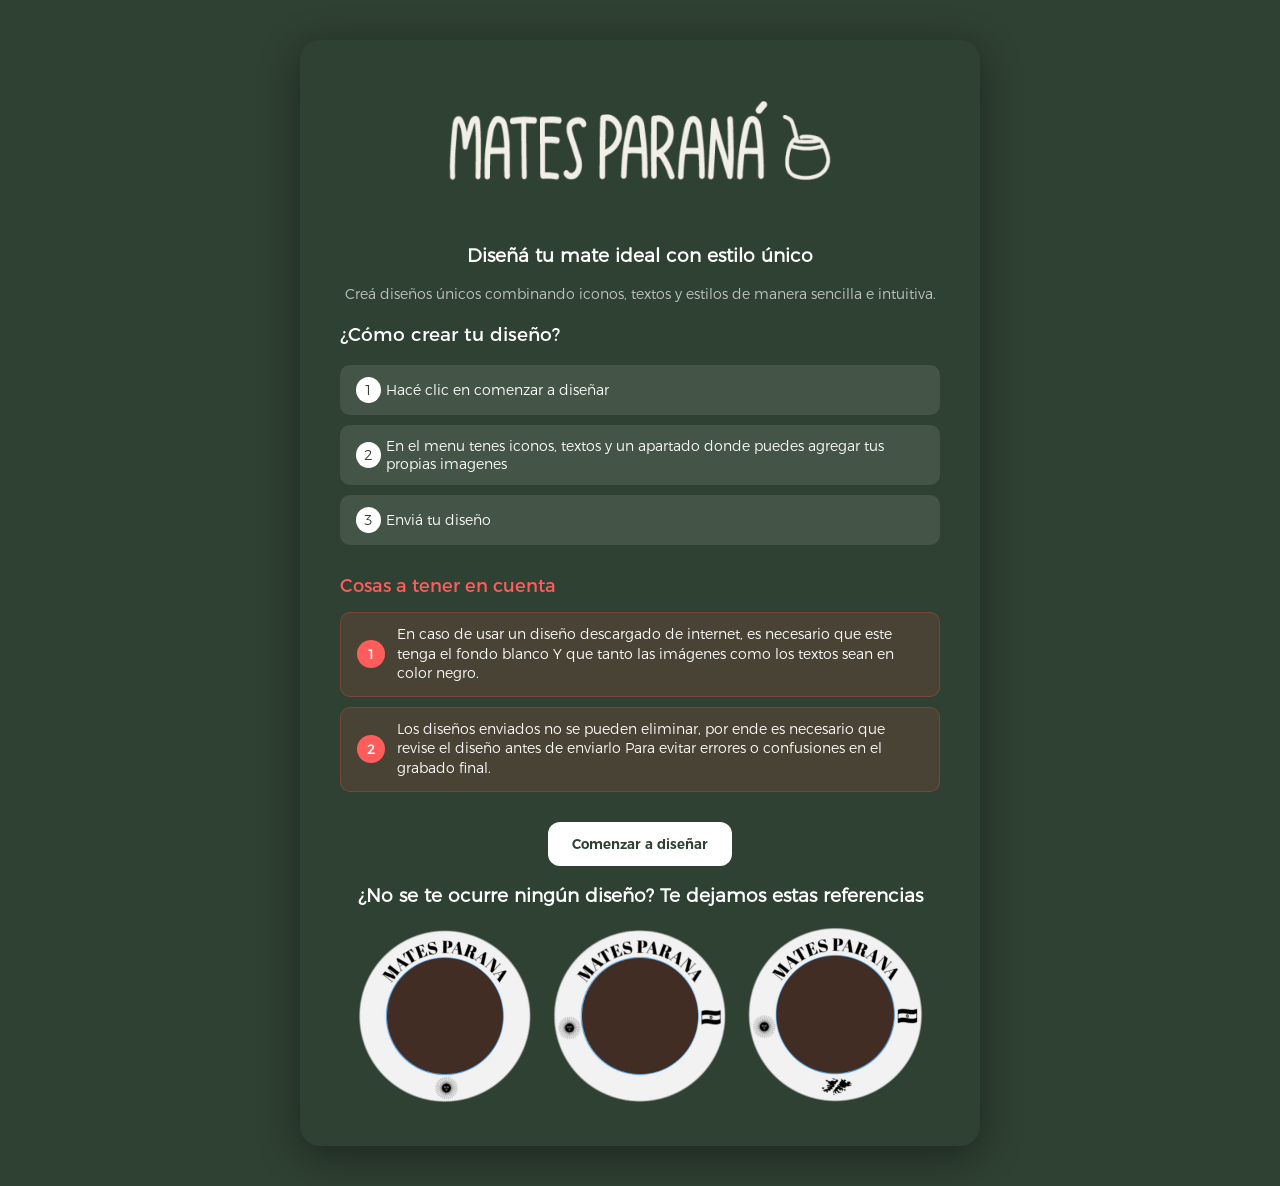
==== bienvenida.html @ 54de33fc "Subiendo proyecto" ====
<!DOCTYPE html>
<html lang="es">
  <head>
    <meta name="viewport" content="width=device-width, initial-scale=1.0" />
    <meta charset="UTF-8" />
    <title>Diseñador de Mates</title>
    <link rel="stylesheet" href="./css/bienvenida.css" />
    <link rel="stylesheet" href="./css/fuentes.css" />
  </head>
  <body>
    <div class="container">
      <a href="index.html">
        <img class="logo" src="./css/img/header.webp" alt="" />
      </a>

      <h3 class="media">Diseñá tu mate ideal con estilo único</h3>

      <p class="desc">
        Creá diseños únicos combinando iconos, textos y estilos de manera
        sencilla e intuitiva.
      </p>

      <h3 class="semi">¿Cómo crear tu diseño?</h3>

      <div class="steps">
        <div class="step"><span>1</span> Hacé clic en comenzar a diseñar</div>
        <div class="step">
          <span>2</span> En el menu tenes iconos, textos y un apartado donde
          puedes agregar tus propias imagenes
        </div>
        <div class="step"><span>3</span> Enviá tu diseño</div>
      </div>

      <div class="importante">
        <h3 class="semi">Cosas a tener en cuenta</h3>

        <div class="alerta">
          <span>1</span>
          En caso de usar un diseño descargado de internet, es necesario que
          este tenga el fondo blanco Y que tanto las imágenes como los textos
          sean en color negro.
        </div>

        <div class="alerta">
          <span>2</span>
          Los diseños enviados no se pueden eliminar, por ende es necesario que
          revise el diseño antes de enviarlo Para evitar errores o confusiones
          en el grabado final.
        </div>
      </div>

      <button class="boton-diseño" onclick="goToEditor()">
        Comenzar a diseñar
      </button>

      <!-- NUEVA SECCIÓN -->
      <div class="media">
        <h3>¿No se te ocurre ningún diseño? Te dejamos estas referencias</h3>

        <div class="plantillas">
          <img src="./css/img/plantilla1.webp" alt="Plantilla 1" />
          <img src="./css/img/plantilla2.webp" alt="Plantilla 2" />
          <img src="./css/img/plantilla3.webp" alt="Plantilla 3" />
        </div>
      </div>
    </div>

    <script>
      function goToEditor() {
        window.location.href = "Diseña.html";
      }
    </script>
  </body>
</html>
---- css/bienvenida.css ----
body {
  margin: 0;
  font-family: var(--font-normal);
  background: #2f4132; /* mismo verde del container */
  color: white;
  display: flex;
  justify-content: center;
  align-items: flex-start; /* importante para permitir scroll */
  min-height: 100vh;
  padding: 40px 20px;
}

/* CONTENEDOR */
.container {
  background: #2f4132;
  padding: 40px;
  border-radius: 20px;
  max-width: 600px;
  width: 100%;
  text-align: center;
  box-shadow: 0 10px 40px rgba(0, 0, 0, 0.4);
}

.container .semi {
  text-align: left;
}

.logo {
  width: 400px;
  margin-top: -20px;
}

/* TEXTOS */
h1 {
  margin-bottom: 10px;
}

.sub {
  font-family: var(--font-medium);
  text-align: justify;
}

.desc {
  opacity: 0.7;
  font-size: 14px;
  margin-bottom: 20px;
}

h2 {
  margin: 20px 0;
}

.semi {
  font-family: var(--font-semibold);
}

.container img {
  width: 400px;
}

/* PASOS */
.steps {
  display: flex;
  flex-direction: column;
  gap: 10px;
  margin-bottom: 30px;
}

.step {
  background: rgba(255, 255, 255, 0.1);
  padding: 12px 16px;
  border-radius: 10px;
  font-size: 14px;

  display: flex;
  align-items: center;
  justify-content: flex-start;
  text-align: left;
}

.step span {
  background: white;
  color: #2f4132;
  border-radius: 50%;
  padding: 4px 8px;
  margin-right: 5px;
}

/* BOTON */
button {
  background: white;
  color: #2f4132;
  border: none;
  padding: 14px 24px;
  border-radius: 12px;
  font-weight: bold;
  cursor: pointer;
  transition: 0.2s;
}

button:hover {
  transform: scale(1.05);
}

/* SUGERENCIAS */
.sugerencias {
  margin-top: 40px;
}

.sugerencias h3 {
  font-size: 16px;
  margin-bottom: 20px;
  opacity: 0.9;
}

.plantillas {
  display: flex;
  justify-content: center;
  gap: 15px;
  flex-wrap: wrap;
}

.plantillas img {
  width: 180px;
  border-radius: 12px;
  transition: 0.3s;
  cursor: pointer;
}

.plantillas img:hover {
  transform: scale(1.05);
}
.importante {
  margin: 30px 0;
  text-align: left;
}

.importante h3 {
  color: #ff5c5c;
  margin-bottom: 15px;
  font-size: 18px;
  font-weight: 700;
}

.alerta {
  background: rgba(255, 80, 80, 0.12);
  border: 1px solid rgba(255, 80, 80, 0.25);

  display: flex;
  align-items: center;

  padding: 12px 16px;
  margin-bottom: 10px;
  border-radius: 10px;

  color: #ffffff;
  font-size: 14px;
  line-height: 1.4;
}

.alerta span {
  background: #ff5c5c;
  color: white;

  min-width: 28px;
  height: 28px;
  border-radius: 50%;

  display: flex;
  align-items: center;
  justify-content: center;

  margin-right: 12px;
  font-weight: bold;
  font-size: 13px;
}

.boton-diseño {
  font-family: var(--font-bold);
}

/* MOBILE */
@media (max-width: 600px) {
  body {
    padding: 20px 10px;
  }

  .container {
    padding: 25px 15px;
    max-width: 100%;
  }

  /* IMAGEN HEADER */
  .container img {
    width: 100%;
    max-width: 280px;
  }

  /* PASOS EN UNA COLUMNA */
  .steps {
    grid-template-columns: 1fr;
  }

  .step {
    font-size: 13px;
    padding: 8px;
  }

  /* TEXTOS */
  h2 {
    font-size: 18px;
  }

  .desc {
    font-size: 13px;
  }

  /* BOTÓN */
  button {
    width: 100%;
  }

  /* PLANTILLAS EN COLUMNA */
  .plantillas {
    flex-direction: column;
    align-items: center;
  }

  .plantillas img {
    width: 80%;
    max-width: 250px;
  }
}
---- css/fuentes.css ----
/* ==========================
   FUENTES
========================== */

@font-face {
  font-family: "Montserrat-Normal";
  src: url("../fonts/Montserrat-Normal.otf") format("truetype");
  font-weight: 400;
  font-style: normal;
}

@font-face {
  font-family: "Montserrat-Medio";
  src: url("../fonts/Montserrat-Medio.otf") format("truetype");
  font-weight: 500;
  font-style: normal;
}

@font-face {
  font-family: "Montserrat-SemiNegrita";
  src: url("../fonts/Montserrat-SemiNegrita.otf") format("truetype");
  font-weight: 600;
  font-style: normal;
}

@font-face {
  font-family: "Montserrat-Negrita";
  src: url("../fonts/Montserrat-Negrita.otf") format("truetype");
  font-weight: 700;
  font-style: normal;
}

@font-face {
  font-family: "Montserrat-Extranegrita";
  src: url("../fonts/Montserrat-Extranegrita.otf") format("truetype");
  font-weight: 800;
  font-style: normal;
}

/* ==========================
   VARIABLES
========================== */

:root {
  --font-normal: "Montserrat-Normal", sans-serif;
  --font-medium: "Montserrat-Medio", sans-serif;
  --font-semibold: "Montserrat-SemiNegrita", sans-serif;
  --font-bold: "Montserrat-Negrita", sans-serif;
  --font-extrabold: "Montserrat-Extranegrita", sans-serif;
}
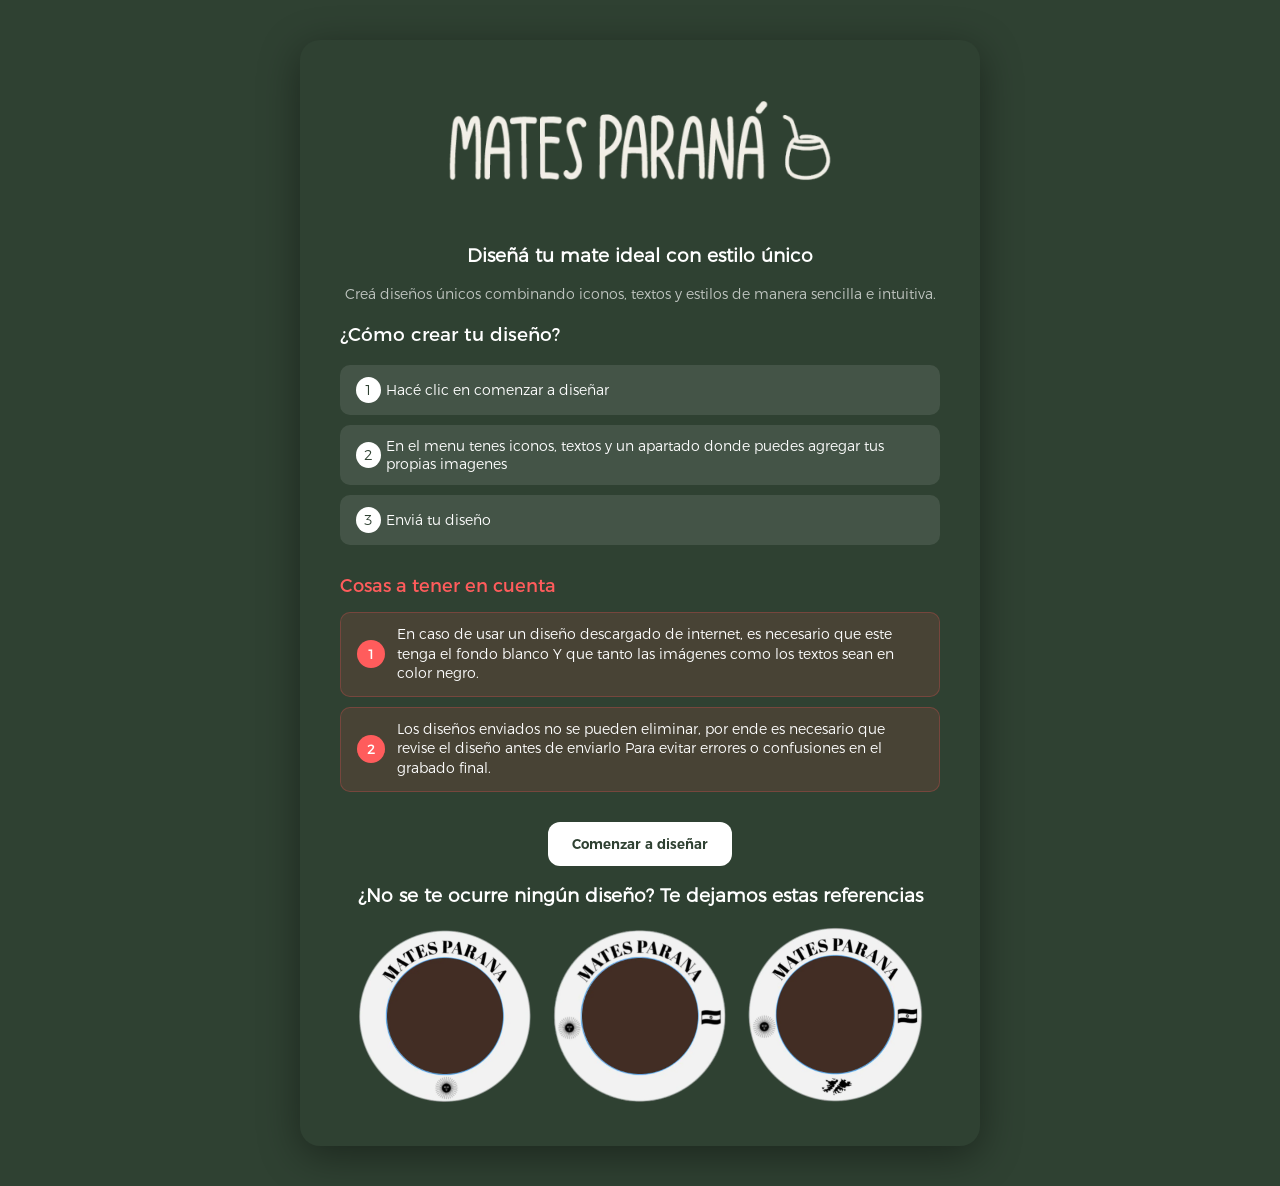
==== commit 5cdc501e: "feat(styles): add page transition styles to enhance user experience" ====
--- a/bienvenida.html
+++ b/bienvenida.html
@@ -1,13 +1,63 @@
 <!DOCTYPE html>
 <html lang="es">
   <head>
+    <!-- Google Tag Manager -->
+    <script>(function(w,d,s,l,i){w[l]=w[l]||[];w[l].push({'gtm.start':
+    new Date().getTime(),event:'gtm.js'});var f=d.getElementsByTagName(s)[0],
+    j=d.createElement(s),dl=l!='dataLayer'?'&l='+l:'';j.async=true;j.src=
+    'https://www.googletagmanager.com/gtm.js?id='+i+dl;f.parentNode.insertBefore(j,f);
+    })(window,document,'script','dataLayer','GTM-PZF3WTP6');</script>
+    <!-- End Google Tag Manager -->
+    <script src="./js/tracking.js"></script>
     <meta name="viewport" content="width=device-width, initial-scale=1.0" />
     <meta charset="UTF-8" />
     <title>Diseñador de Mates</title>
     <link rel="stylesheet" href="./css/bienvenida.css" />
     <link rel="stylesheet" href="./css/fuentes.css" />
+    <link rel="stylesheet" href="./css/page-transition.css" />
+
+    <!-- Meta Pixel Code -->
+    <script>
+      !(function (f, b, e, v, n, t, s) {
+        if (f.fbq) return;
+        n = f.fbq = function () {
+          n.callMethod
+            ? n.callMethod.apply(n, arguments)
+            : n.queue.push(arguments);
+        };
+        if (!f._fbq) f._fbq = n;
+        n.push = n;
+        n.loaded = !0;
+        n.version = "2.0";
+        n.queue = [];
+        t = b.createElement(e);
+        t.async = !0;
+        t.src = v;
+        s = b.getElementsByTagName(e)[0];
+        s.parentNode.insertBefore(t, s);
+      })(
+        window,
+        document,
+        "script",
+        "https://connect.facebook.net/en_US/fbevents.js"
+      );
+      fbq("init", "1607225470866055");
+      fbq("track", "PageView");
+    </script>
+    <noscript
+      ><img
+        height="1"
+        width="1"
+        style="display: none"
+        src="https://www.facebook.com/tr?id=1607225470866055&ev=PageView&noscript=1"
+    /></noscript>
+    <!-- End Meta Pixel Code -->
   </head>
   <body>
+    <!-- Google Tag Manager (noscript) -->
+    <noscript><iframe src="https://www.googletagmanager.com/ns.html?id=GTM-PZF3WTP6"
+    height="0" width="0" style="display:none;visibility:hidden"></iframe></noscript>
+    <!-- End Google Tag Manager (noscript) -->
     <div class="container">
       <a href="index.html">
         <img class="logo" src="./css/img/header.webp" alt="" />
@@ -58,9 +108,9 @@
         <h3>¿No se te ocurre ningún diseño? Te dejamos estas referencias</h3>
 
         <div class="plantillas">
-          <img src="./css/img/plantilla1.webp" alt="Plantilla 1" />
-          <img src="./css/img/plantilla2.webp" alt="Plantilla 2" />
-          <img src="./css/img/plantilla3.webp" alt="Plantilla 3" />
+          <img loading="lazy" src="./css/img/plantilla1.webp" alt="Plantilla 1" />
+          <img loading="lazy" src="./css/img/plantilla2.webp" alt="Plantilla 2" />
+          <img loading="lazy" src="./css/img/plantilla3.webp" alt="Plantilla 3" />
         </div>
       </div>
     </div>
--- a/css/page-transition.css
+++ b/css/page-transition.css
@@ -0,0 +1,104 @@
+/* =====================================================
+   ENTRADA DE PÁGINA
+   1) Toda la página aparece con un fundido corto (solo opacidad).
+   2) Cada bloque de contenido sube un poco y aparece, de forma escalonada.
+
+   Importante: un transform en un elemento rompe los position: fixed que tenga adentro
+   (carrito, modales, lightbox, sidebar, mega menú). Por eso:
+   - el header nunca se mueve (solo se funde con el body);
+   - un bloque que contiene algo fijo no se mueve: se animan sus hijos (caso <main> del index y productos).
+===================================================== */
+
+/* Retraso de cada bloque; no se hereda, así los hijos de <main> no toman el retraso del <main> */
+@property --page-delay {
+  syntax: "<time>";
+  inherits: false;
+  initial-value: 0.05s;
+}
+
+@keyframes pageFade {
+  from {
+    opacity: 0;
+  }
+  to {
+    opacity: 1;
+  }
+}
+
+@keyframes pageRise {
+  from {
+    opacity: 0;
+    transform: translateY(18px);
+  }
+  to {
+    opacity: 1;
+    transform: none;
+  }
+}
+
+@media (prefers-reduced-motion: no-preference) {
+  body {
+    animation: pageFade 0.35s ease-out both;
+  }
+
+  /* Bloques que se animan: hijos directos de body, o de un <main> que contiene elementos fijos */
+  :is(
+      body > :is(main, section, aside, footer, div),
+      main:has(.cart-panel, .cart-overlay, .sidebar, .sidebar-overlay) > *
+    ):not(
+      script,
+      noscript,
+      header,
+      .whatsapp-float,
+      .cart-overlay,
+      .cart-panel,
+      .sidebar,
+      .sidebar-overlay,
+      .lightbox,
+      .lightbox-mayorista,
+      .image-modal,
+      .export-modal,
+      .loading-overlay,
+      .toast-success
+    ):not(
+      :has(
+        .cart-panel,
+        .cart-overlay,
+        .sidebar,
+        .sidebar-overlay,
+        .lightbox,
+        .lightbox-mayorista,
+        .image-modal,
+        .export-modal,
+        .loading-overlay,
+        .toast-success,
+        .mega-menu
+      )
+    ) {
+    animation: pageRise 0.7s cubic-bezier(0.22, 1, 0.36, 1) var(--page-delay, 0.05s) both;
+  }
+
+  /* Escalonado: cada bloque arranca un poco después que el anterior (tope 0.4s para no hacer esperar).
+     Es una variable, así no afecta a otras animaciones que ya tengan esos elementos. */
+  :is(body, main) > :nth-child(3) {
+    --page-delay: 0.1s;
+  }
+  :is(body, main) > :nth-child(4) {
+    --page-delay: 0.15s;
+  }
+  :is(body, main) > :nth-child(5) {
+    --page-delay: 0.2s;
+  }
+  :is(body, main) > :nth-child(6) {
+    --page-delay: 0.25s;
+  }
+  :is(body, main) > :nth-child(7) {
+    --page-delay: 0.3s;
+  }
+  :is(body, main) > :nth-child(8) {
+    --page-delay: 0.35s;
+  }
+  :is(body, main) > :nth-child(n + 9) {
+    --page-delay: 0.4s;
+  }
+}
